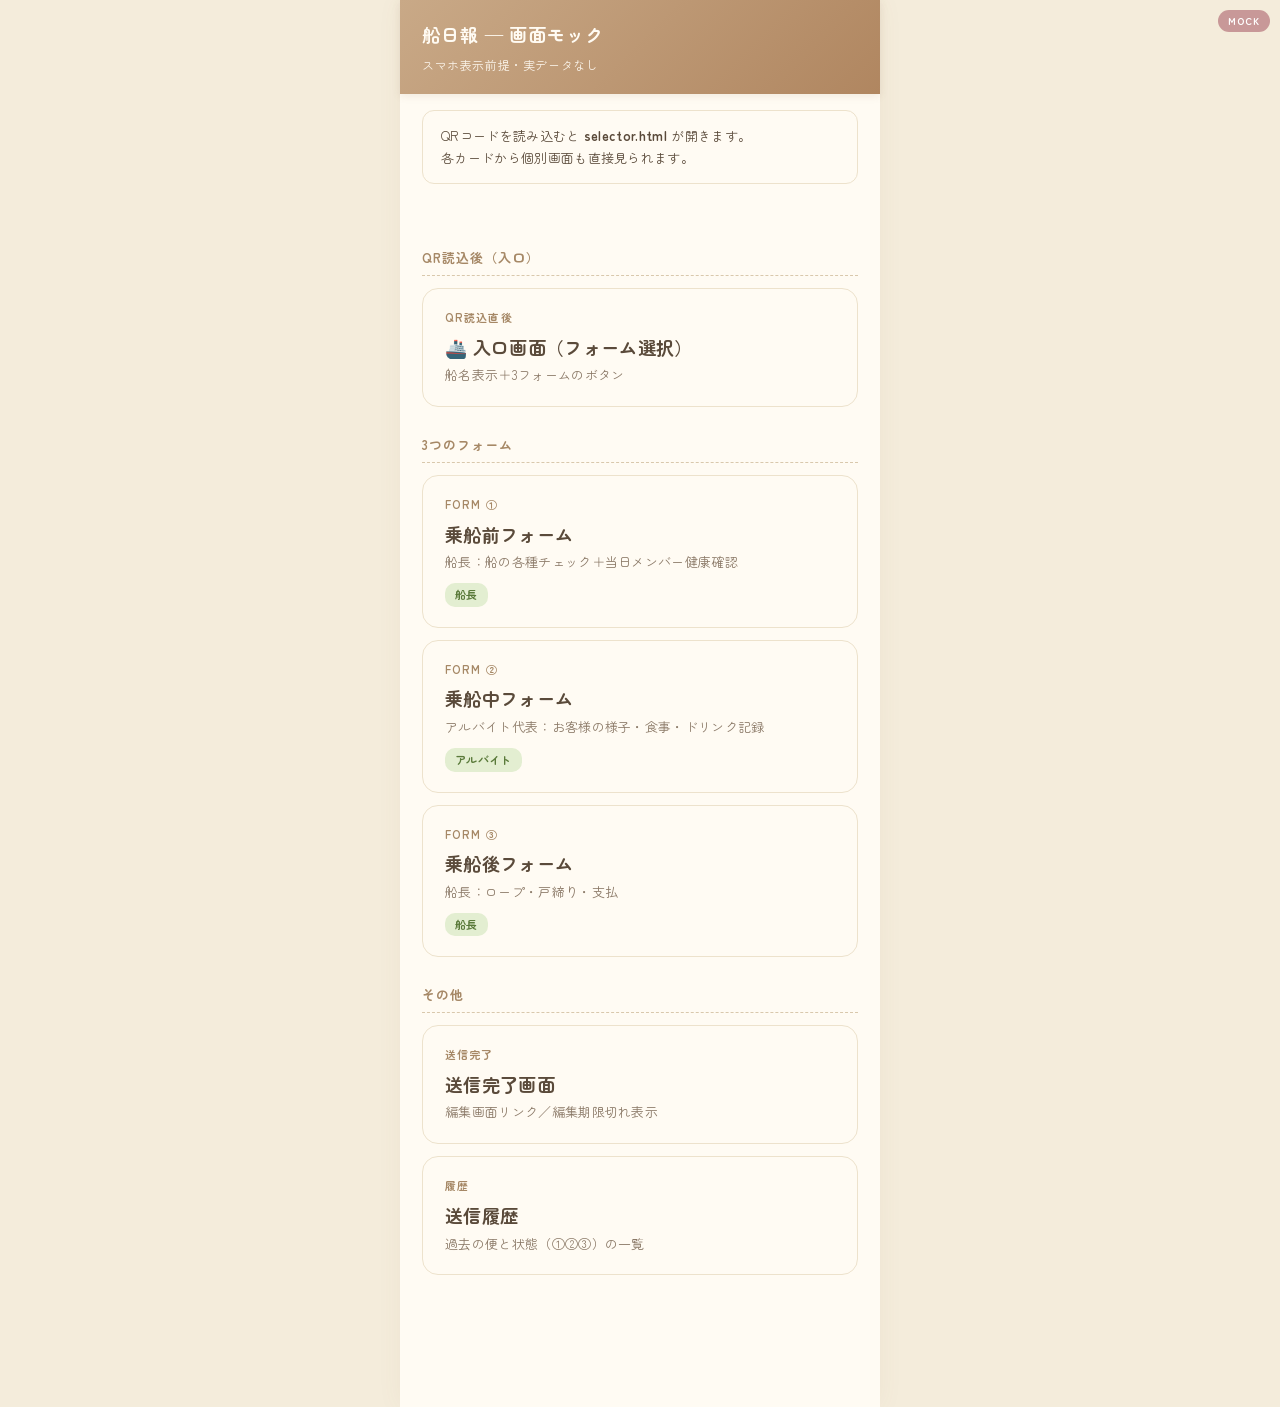
==== index.html @ e61b6cbc "船日報 mock v1" ====
<!DOCTYPE html>
<html lang="ja">
<head>
<meta charset="UTF-8">
<meta name="viewport" content="width=device-width, initial-scale=1">
<title>船日報 モック一覧</title>
<link rel="stylesheet" href="common.css">
<style>
  .desc-block {
    background: #fffbf3;
    border: 1px solid #ede2cc;
    border-radius: 12px;
    padding: 14px 18px;
    margin: 16px 22px;
    font-size: 13px;
    color: #5a4a3a;
    line-height: 1.7;
  }
</style>
</head>
<body>
<div class="mock-badge">MOCK</div>
<div class="app">
  <header>
    <h1>船日報 — 画面モック</h1>
    <div class="sub">スマホ表示前提・実データなし</div>
  </header>

  <div class="desc-block">
    QRコードを読み込むと <strong>selector.html</strong> が開きます。<br>
    各カードから個別画面も直接見られます。
  </div>

  <div class="content">
    <div class="section-title">QR読込後（入口）</div>

    <a href="selector.html" class="form-card">
      <div class="label">QR読込直後</div>
      <h2>🚢 入口画面（フォーム選択）</h2>
      <div class="desc">船名表示＋3フォームのボタン</div>
    </a>

    <div class="section-title">3つのフォーム</div>

    <a href="form1.html" class="form-card">
      <div class="label">FORM ①</div>
      <h2>乗船前フォーム</h2>
      <div class="desc">船長：船の各種チェック＋当日メンバー健康確認</div>
      <span class="badge">船長</span>
    </a>

    <a href="form2.html" class="form-card">
      <div class="label">FORM ②</div>
      <h2>乗船中フォーム</h2>
      <div class="desc">アルバイト代表：お客様の様子・食事・ドリンク記録</div>
      <span class="badge">アルバイト</span>
    </a>

    <a href="form3.html" class="form-card">
      <div class="label">FORM ③</div>
      <h2>乗船後フォーム</h2>
      <div class="desc">船長：ロープ・戸締り・支払</div>
      <span class="badge">船長</span>
    </a>

    <div class="section-title">その他</div>

    <a href="confirm.html" class="form-card">
      <div class="label">送信完了</div>
      <h2>送信完了画面</h2>
      <div class="desc">編集画面リンク／編集期限切れ表示</div>
    </a>

    <a href="history.html" class="form-card">
      <div class="label">履歴</div>
      <h2>送信履歴</h2>
      <div class="desc">過去の便と状態（①②③）の一覧</div>
    </a>
  </div>
</div>
</body>
</html>
---- common.css ----
@import url('https://fonts.googleapis.com/css2?family=Zen+Maru+Gothic:wght@400;500;700&display=swap');

* { box-sizing: border-box; }
body {
  margin: 0;
  font-family: 'Zen Maru Gothic', 'Hiragino Maru Gothic ProN', 'Yu Gothic UI', 'Meiryo', sans-serif;
  background: #f4ecdb;
  color: #4a3a2c;
  letter-spacing: 0.02em;
  -webkit-text-size-adjust: 100%;
  line-height: 1.6;
}
.app {
  max-width: 480px;
  margin: 0 auto;
  min-height: 100vh;
  background: #fffbf3;
  padding-bottom: 100px;
  box-shadow: 0 0 24px rgba(140, 110, 70, 0.06);
}
.mock-badge {
  position: fixed;
  top: 10px;
  right: 10px;
  background: #c89898;
  color: #fff;
  padding: 3px 10px;
  font-size: 10px;
  font-weight: 700;
  border-radius: 12px;
  z-index: 999;
  letter-spacing: 0.1em;
}
header {
  background: linear-gradient(135deg, #c9a987 0%, #b08660 100%);
  color: #fffbf3;
  padding: 20px 22px;
  position: sticky;
  top: 0;
  z-index: 10;
  box-shadow: 0 2px 8px rgba(140, 110, 70, 0.12);
}
header h1 {
  font-size: 18px;
  font-weight: 700;
  margin: 0;
  letter-spacing: 0.05em;
}
header .sub {
  font-size: 12px;
  opacity: 0.92;
  margin-top: 6px;
  letter-spacing: 0.05em;
}
.content { padding: 20px 22px; }

.section-title {
  font-size: 13px;
  font-weight: 700;
  color: #a68866;
  margin: 28px 0 12px;
  padding-bottom: 6px;
  border-bottom: 1px dashed #d9c8ac;
  letter-spacing: 0.08em;
}

.field { margin-bottom: 18px; }
.field label {
  display: block;
  font-size: 14px;
  font-weight: 500;
  margin-bottom: 8px;
  color: #5a4a3a;
}
.field .required {
  color: #b86464;
  font-size: 10px;
  font-weight: 700;
  background: #f7e6e0;
  padding: 2px 6px;
  border-radius: 8px;
  margin-left: 6px;
}
.field input[type="text"],
.field input[type="number"],
.field input[type="date"],
.field select,
.field textarea {
  width: 100%;
  padding: 12px 14px;
  border: 1px solid #e2d4b8;
  border-radius: 10px;
  font-size: 16px;
  background: #fffefa;
  font-family: inherit;
  color: #4a3a2c;
}
.field textarea { min-height: 80px; resize: vertical; }
.field input:focus,
.field select:focus,
.field textarea:focus {
  outline: none;
  border-color: #b08660;
  background: #fffbf3;
}
.field .hint {
  font-size: 12px;
  color: #998166;
  margin-top: 6px;
  padding-left: 4px;
}

.option-list { display: flex; flex-direction: column; gap: 8px; }
.option {
  display: flex;
  align-items: center;
  padding: 12px 14px;
  background: #fffefa;
  border: 1px solid #e2d4b8;
  border-radius: 10px;
  cursor: pointer;
  font-size: 15px;
  transition: all 0.15s;
}
.option:has(input:checked) {
  background: #f5ecd6;
  border-color: #b08660;
  color: #6a4f30;
  font-weight: 500;
}
.option input {
  margin-right: 10px;
  width: 18px;
  height: 18px;
  accent-color: #b08660;
}
.option-grid {
  display: grid;
  grid-template-columns: 1fr 1fr;
  gap: 8px;
}

.btn-primary {
  display: block;
  width: 100%;
  padding: 14px;
  background: #b08660;
  color: #fffbf3;
  border: none;
  border-radius: 12px;
  font-size: 16px;
  font-weight: 700;
  cursor: pointer;
  margin-top: 24px;
  text-align: center;
  text-decoration: none;
  font-family: inherit;
  letter-spacing: 0.05em;
  box-shadow: 0 2px 6px rgba(140, 110, 70, 0.15);
}
.btn-primary:active { background: #8b6f4e; }
.btn-secondary {
  display: block;
  width: 100%;
  padding: 12px;
  background: #fffbf3;
  color: #8b6f4e;
  border: 1px solid #d9c8ac;
  border-radius: 10px;
  font-size: 14px;
  font-weight: 500;
  cursor: pointer;
  margin-top: 10px;
  text-align: center;
  text-decoration: none;
  font-family: inherit;
}
.btn-secondary:active { background: #f5ecd6; }

.fixed-bottom {
  position: fixed;
  bottom: 0;
  left: 50%;
  transform: translateX(-50%);
  max-width: 480px;
  width: 100%;
  padding: 14px 22px;
  background: rgba(255, 251, 243, 0.95);
  backdrop-filter: blur(4px);
  border-top: 1px solid #ede2cc;
  box-shadow: 0 -4px 12px rgba(140, 110, 70, 0.08);
}
.fixed-bottom .btn-primary { margin-top: 0; }

.form-card {
  background: #fffbf3;
  border-radius: 16px;
  padding: 20px 22px;
  margin-bottom: 12px;
  border: 1px solid #ede2cc;
  text-decoration: none;
  color: #4a3a2c;
  display: block;
  transition: all 0.15s;
}
.form-card:active {
  background: #faf3e2;
  transform: translateY(1px);
}
.form-card .label {
  font-size: 11px;
  font-weight: 700;
  color: #a68866;
  letter-spacing: 0.1em;
}
.form-card h2 {
  font-size: 18px;
  font-weight: 700;
  margin: 6px 0 4px;
  color: #5a4a3a;
}
.form-card .desc {
  font-size: 13px;
  color: #8a7866;
}
.form-card .badge {
  display: inline-block;
  background: #e3eed1;
  color: #5a7a3a;
  padding: 3px 10px;
  border-radius: 10px;
  font-size: 11px;
  font-weight: 600;
  margin-top: 10px;
}
.form-card .badge-warn { background: #f5e1c0; color: #8a6a3a; }

.info-row {
  background: #faf3e2;
  border-radius: 12px;
  padding: 12px 16px;
  margin-bottom: 12px;
  font-size: 13px;
  display: flex;
  justify-content: space-between;
  border: 1px solid #ede2cc;
}
.info-row .key { color: #8a7866; }
.info-row .val { font-weight: 600; color: #5a4a3a; }

.prefilled {
  background: #f5ecd6 !important;
  border-color: #d9c8ac !important;
  color: #6a4f30;
}
.prefilled-tag {
  display: inline-block;
  font-size: 10px;
  background: #c9a987;
  color: #fffbf3;
  padding: 2px 8px;
  border-radius: 10px;
  margin-left: 8px;
  vertical-align: middle;
  font-weight: 500;
}
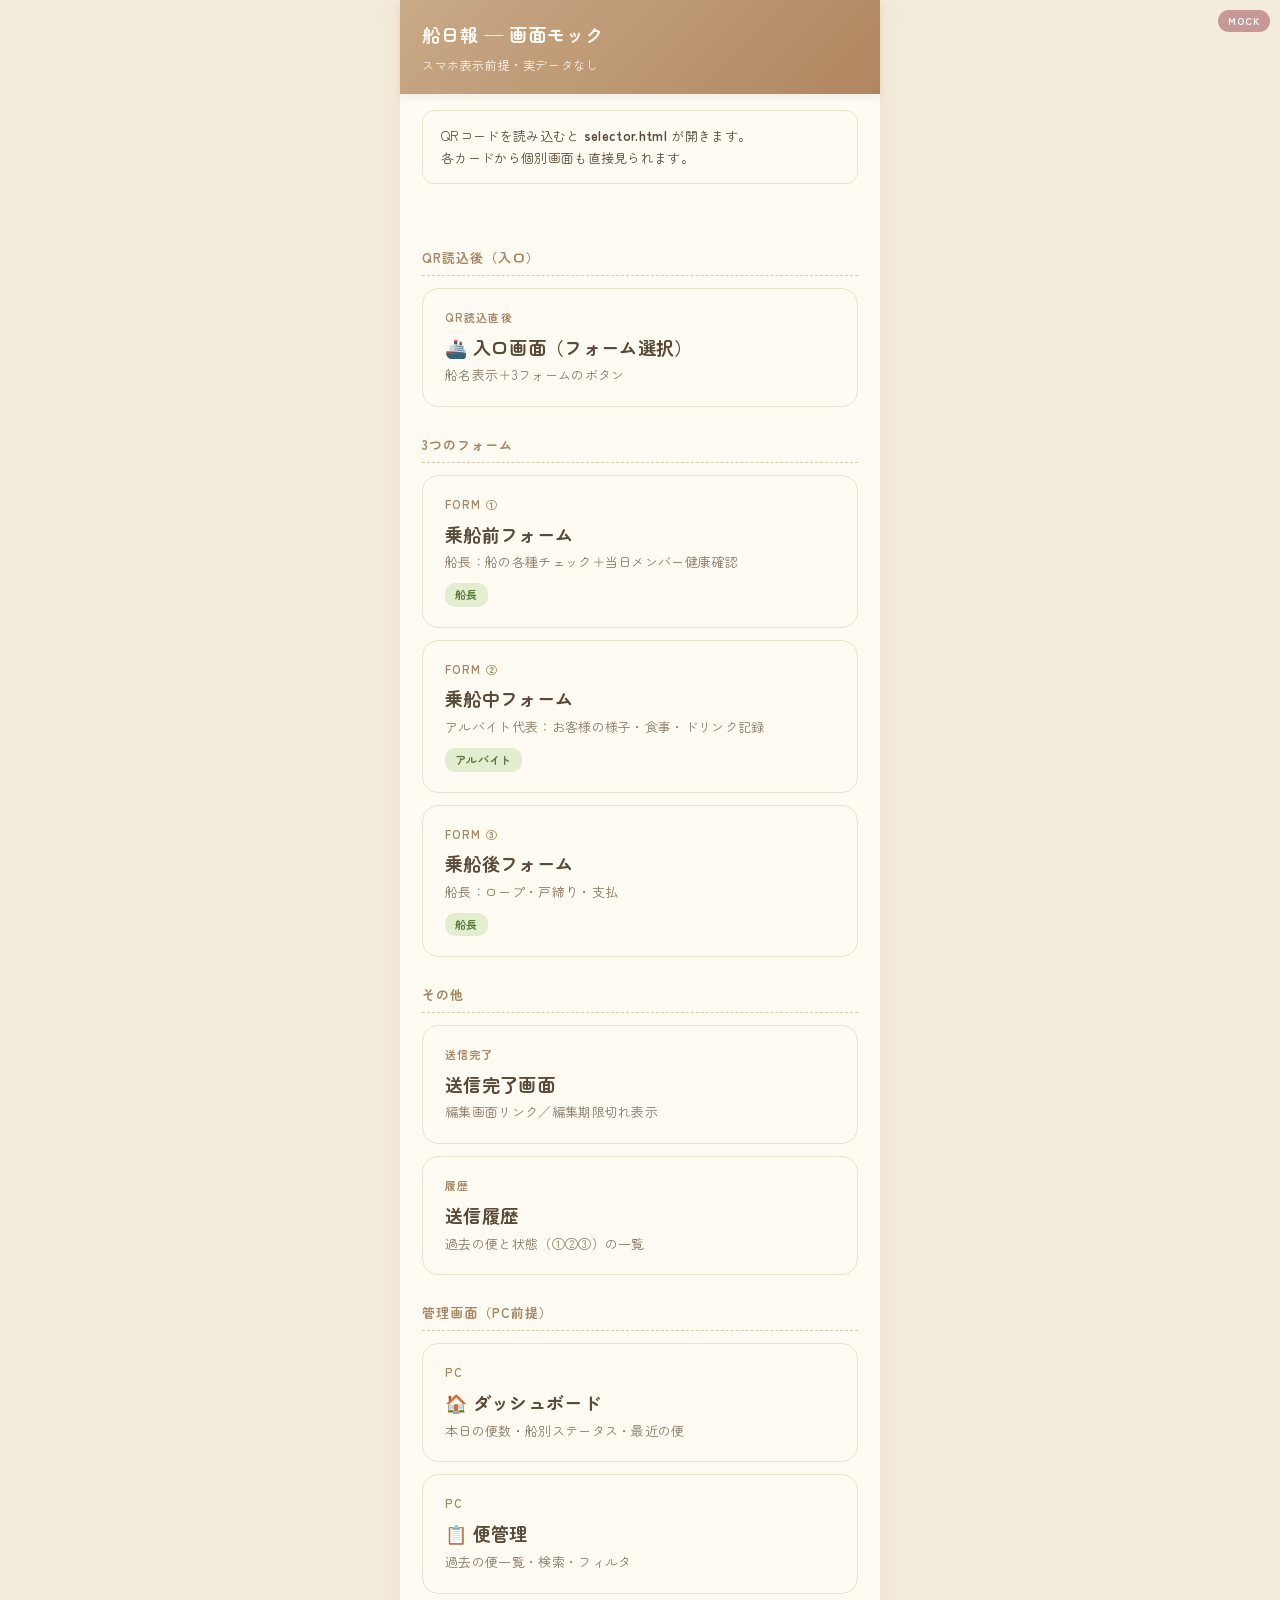
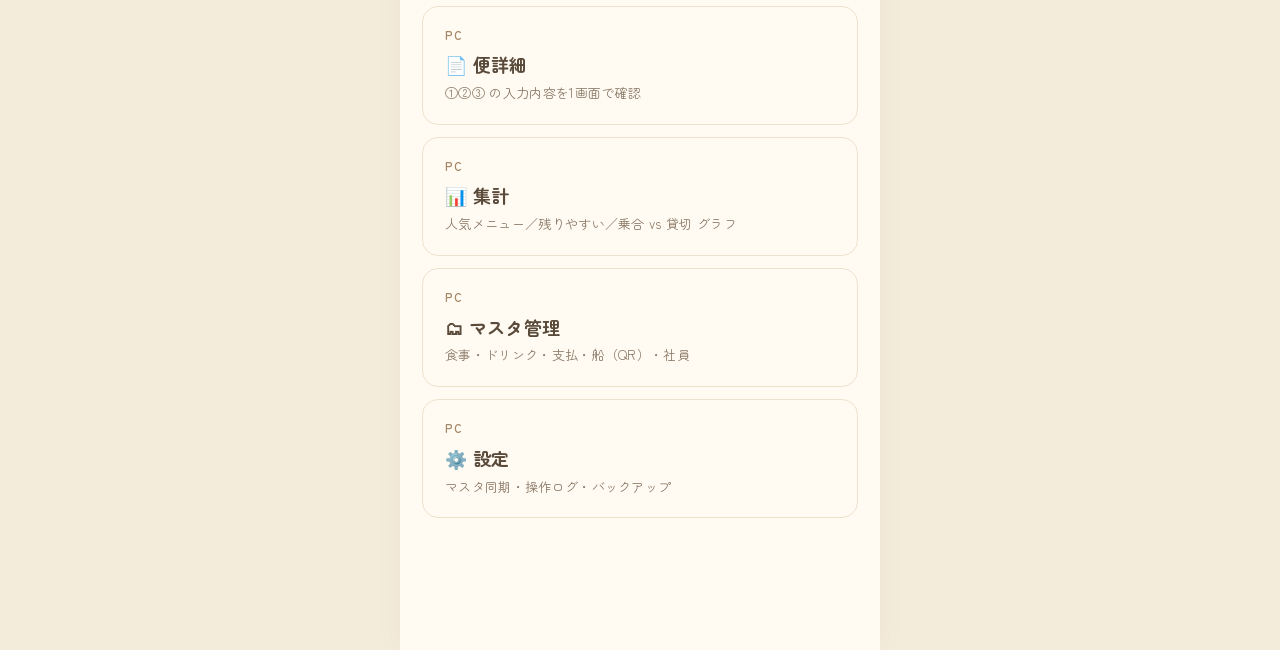
==== commit babae994: "Add: 管理画面モック（ダッシュ・便管理・詳細・集計・マスタ・設定）" ====
--- a/index.html
+++ b/index.html
@@ -76,6 +76,45 @@
       <h2>送信履歴</h2>
       <div class="desc">過去の便と状態（①②③）の一覧</div>
     </a>
+
+    <div class="section-title">管理画面（PC前提）</div>
+
+    <a href="admin.html" class="form-card">
+      <div class="label">PC</div>
+      <h2>🏠 ダッシュボード</h2>
+      <div class="desc">本日の便数・船別ステータス・最近の便</div>
+    </a>
+
+    <a href="admin-voyages.html" class="form-card">
+      <div class="label">PC</div>
+      <h2>📋 便管理</h2>
+      <div class="desc">過去の便一覧・検索・フィルタ</div>
+    </a>
+
+    <a href="admin-voyage.html" class="form-card">
+      <div class="label">PC</div>
+      <h2>📄 便詳細</h2>
+      <div class="desc">①②③ の入力内容を1画面で確認</div>
+    </a>
+
+    <a href="admin-analytics.html" class="form-card">
+      <div class="label">PC</div>
+      <h2>📊 集計</h2>
+      <div class="desc">人気メニュー／残りやすい／乗合 vs 貸切 グラフ</div>
+    </a>
+
+    <a href="admin-masters.html?tab=food" class="form-card">
+      <div class="label">PC</div>
+      <h2>🗂 マスタ管理</h2>
+      <div class="desc">食事・ドリンク・支払・船（QR）・社員</div>
+    </a>
+
+    <a href="admin-settings.html" class="form-card">
+      <div class="label">PC</div>
+      <h2>⚙️ 設定</h2>
+      <div class="desc">マスタ同期・操作ログ・バックアップ</div>
+    </a>
+
   </div>
 </div>
 </body>
--- a/common.css
+++ b/common.css
@@ -264,3 +264,20 @@
   vertical-align: middle;
   font-weight: 500;
 }
+
+.toggle-mock {
+  background: #fffbf3;
+  border: 1px dashed #d9c8ac;
+  border-radius: 12px;
+  padding: 10px 14px;
+  margin-top: 24px;
+  font-size: 11px;
+  color: #998166;
+  text-align: center;
+}
+.toggle-mock a {
+  color: #b08660;
+  text-decoration: none;
+  font-weight: 600;
+}
+.toggle-mock a:active { opacity: 0.7; }
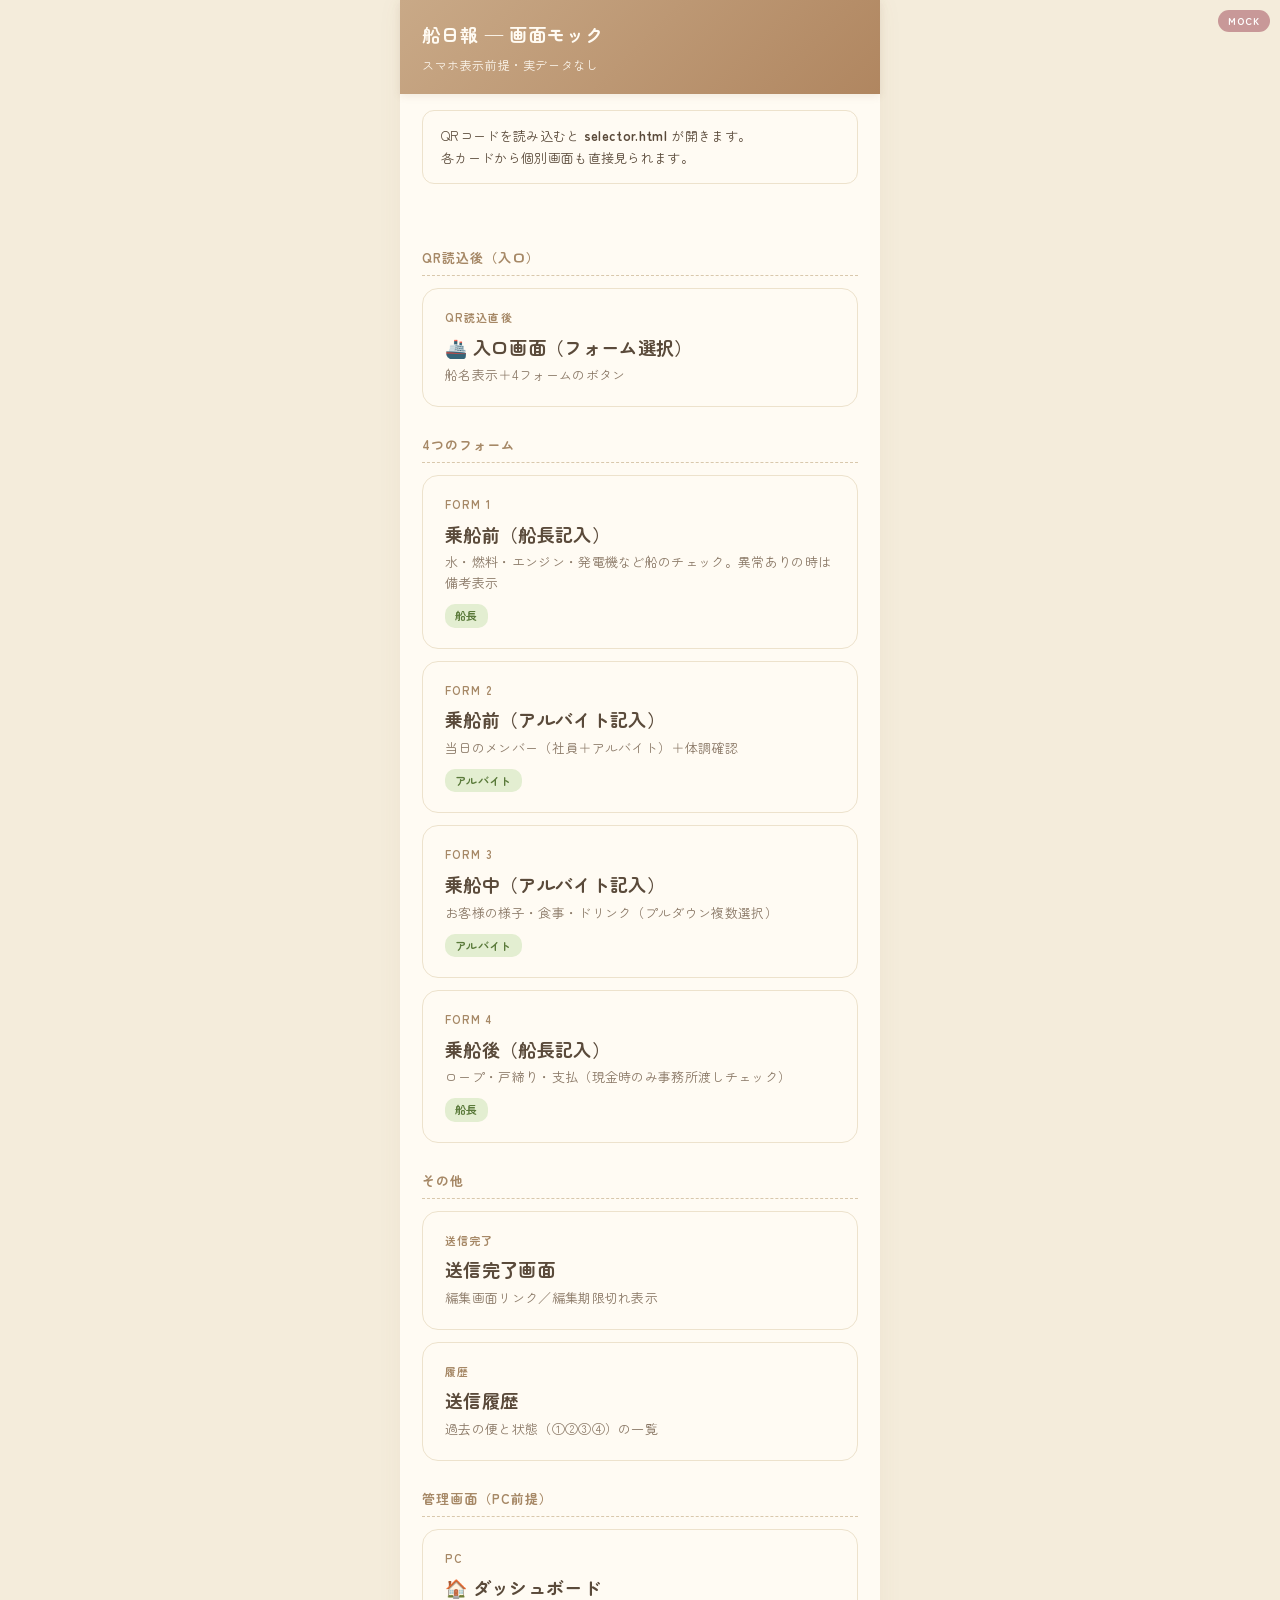
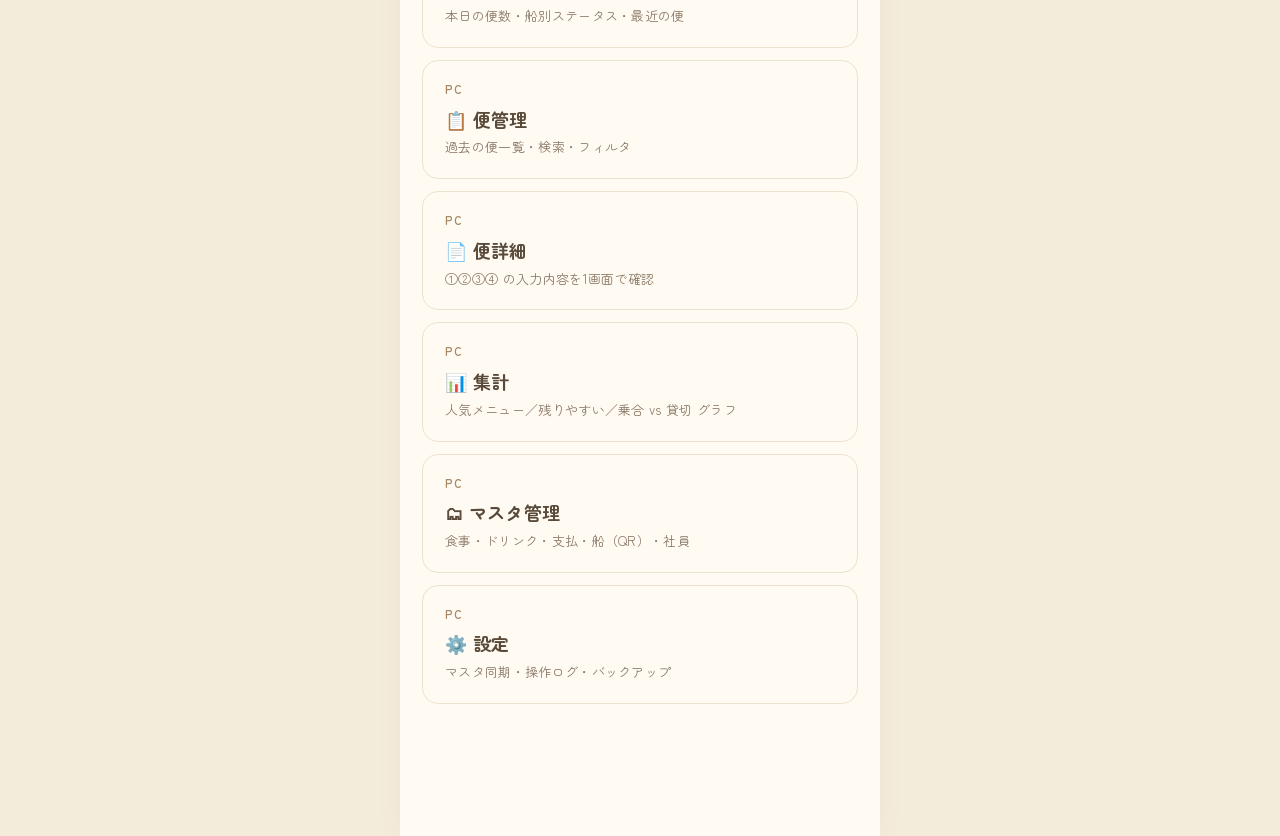
==== commit 0ec2989e: "v11: 4フォーム再編・良好/異常あり・現金時のみ事務所渡し・マルチセレクト等" ====
--- a/index.html
+++ b/index.html
@@ -37,29 +37,36 @@
     <a href="selector.html" class="form-card">
       <div class="label">QR読込直後</div>
       <h2>🚢 入口画面（フォーム選択）</h2>
-      <div class="desc">船名表示＋3フォームのボタン</div>
+      <div class="desc">船名表示＋4フォームのボタン</div>
     </a>
 
-    <div class="section-title">3つのフォーム</div>
+    <div class="section-title">4つのフォーム</div>
 
     <a href="form1.html" class="form-card">
-      <div class="label">FORM ①</div>
-      <h2>乗船前フォーム</h2>
-      <div class="desc">船長：船の各種チェック＋当日メンバー健康確認</div>
+      <div class="label">FORM 1</div>
+      <h2>乗船前（船長記入）</h2>
+      <div class="desc">水・燃料・エンジン・発電機など船のチェック。異常ありの時は備考表示</div>
       <span class="badge">船長</span>
     </a>
 
     <a href="form2.html" class="form-card">
-      <div class="label">FORM ②</div>
-      <h2>乗船中フォーム</h2>
-      <div class="desc">アルバイト代表：お客様の様子・食事・ドリンク記録</div>
+      <div class="label">FORM 2</div>
+      <h2>乗船前（アルバイト記入）</h2>
+      <div class="desc">当日のメンバー（社員＋アルバイト）＋体調確認</div>
       <span class="badge">アルバイト</span>
     </a>
 
     <a href="form3.html" class="form-card">
-      <div class="label">FORM ③</div>
-      <h2>乗船後フォーム</h2>
-      <div class="desc">船長：ロープ・戸締り・支払</div>
+      <div class="label">FORM 3</div>
+      <h2>乗船中（アルバイト記入）</h2>
+      <div class="desc">お客様の様子・食事・ドリンク（プルダウン複数選択）</div>
+      <span class="badge">アルバイト</span>
+    </a>
+
+    <a href="form4.html" class="form-card">
+      <div class="label">FORM 4</div>
+      <h2>乗船後（船長記入）</h2>
+      <div class="desc">ロープ・戸締り・支払（現金時のみ事務所渡しチェック）</div>
       <span class="badge">船長</span>
     </a>
 
@@ -74,7 +81,7 @@
     <a href="history.html" class="form-card">
       <div class="label">履歴</div>
       <h2>送信履歴</h2>
-      <div class="desc">過去の便と状態（①②③）の一覧</div>
+      <div class="desc">過去の便と状態（①②③④）の一覧</div>
     </a>
 
     <div class="section-title">管理画面（PC前提）</div>
@@ -94,7 +101,7 @@
     <a href="admin-voyage.html" class="form-card">
       <div class="label">PC</div>
       <h2>📄 便詳細</h2>
-      <div class="desc">①②③ の入力内容を1画面で確認</div>
+      <div class="desc">①②③④ の入力内容を1画面で確認</div>
     </a>
 
     <a href="admin-analytics.html" class="form-card">
--- a/common.css
+++ b/common.css
@@ -281,3 +281,63 @@
   font-weight: 600;
 }
 .toggle-mock a:active { opacity: 0.7; }
+
+/* ── マルチセレクト（プルダウン＋複数選択） ─────────────────── */
+.multiselect {
+  position: relative;
+}
+.multiselect-button {
+  width: 100%;
+  padding: 12px 14px;
+  border: 1px solid #e2d4b8;
+  border-radius: 10px;
+  font-size: 15px;
+  background: #fffefa;
+  color: #4a3a2c;
+  font-family: inherit;
+  cursor: pointer;
+  text-align: left;
+  display: flex;
+  justify-content: space-between;
+  align-items: center;
+  line-height: 1.4;
+}
+.multiselect-button:active { background: #faf3e2; }
+.multiselect-label {
+  color: #998166;
+  flex: 1;
+  margin-right: 8px;
+}
+.multiselect-label.has-value {
+  color: #4a3a2c;
+}
+.multiselect-arrow {
+  font-size: 11px;
+  color: #998166;
+  transition: transform 0.2s;
+}
+.multiselect.open .multiselect-arrow {
+  transform: rotate(180deg);
+}
+.multiselect-options {
+  margin-top: 6px;
+  border: 1px solid #e2d4b8;
+  border-radius: 10px;
+  padding: 8px;
+  background: #fffefa;
+  max-height: 280px;
+  overflow-y: auto;
+  display: flex;
+  flex-direction: column;
+  gap: 6px;
+}
+.multiselect-count {
+  display: inline-block;
+  background: #c9a987;
+  color: #fffbf3;
+  border-radius: 10px;
+  padding: 1px 8px;
+  font-size: 11px;
+  font-weight: 700;
+  margin-right: 6px;
+}
